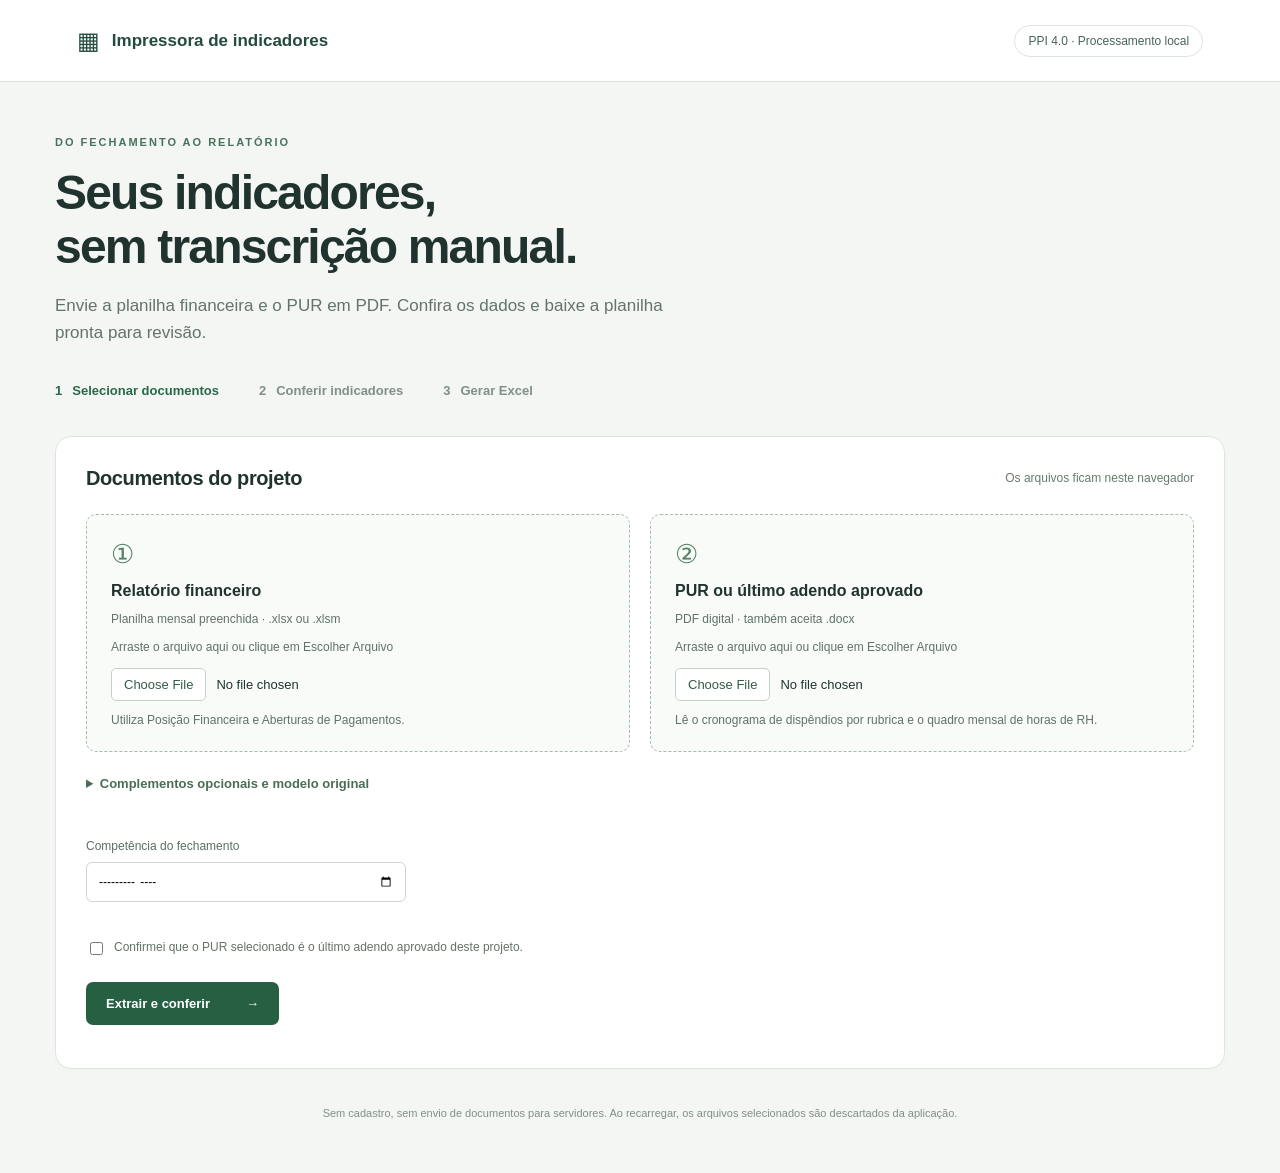
==== index.html @ 83fa75d0 "Add files via upload" ====
<!doctype html>
<html lang="pt-BR"><head><meta charset="utf-8"><meta name="viewport" content="width=device-width,initial-scale=1"><meta name="description" content="Gere indicadores gerenciais a partir da planilha financeira e do PUR em PDF, com conferência das fontes."><title>Impressora de indicadores</title><link rel="stylesheet" href="style.css"><link rel="stylesheet" href="dropzone.css"></head>
<body><header><a class="brand" href="./">▦ <span>Impressora de indicadores</span></a><span class="badge">PPI 4.0 · Processamento local</span></header>
<main><section class="intro"><div class="eyebrow">DO FECHAMENTO AO RELATÓRIO</div><h1>Seus indicadores,<br>sem transcrição manual.</h1><p>Envie a planilha financeira e o PUR em PDF. Confira os dados e baixe a planilha pronta para revisão.</p></section>
<ol class="steps"><li class="active">1 <span>Selecionar documentos</span></li><li>2 <span>Conferir indicadores</span></li><li>3 <span>Gerar Excel</span></li></ol>
<section class="panel"><div class="section-title"><h2>Documentos do projeto</h2><span>Os arquivos ficam neste navegador</span></div>
<div class="uploads"><label class="upload"><span class="file-icon">①</span><strong>Relatório financeiro</strong><span>Planilha mensal preenchida · .xlsx ou .xlsm</span><input id="finance" type="file" accept=".xlsx,.xlsm"><small>Utiliza Posição Financeira e Aberturas de Pagamentos.</small></label>
<label class="upload"><span class="file-icon">②</span><strong>PUR ou último adendo aprovado</strong><span>PDF digital · também aceita .docx</span><input id="pur" type="file" accept=".pdf,.docx"><small>Lê o cronograma de dispêndios por rubrica e o quadro mensal de horas de RH.</small></label></div>
<details><summary>Complementos opcionais e modelo original</summary><div class="extras"><label>Planilha de apoio do PUR (.xlsx/.xlsm), para completar o que o PDF não trouxer<input id="plan" type="file" accept=".xlsx,.xlsm"></label><label>Modelo de indicadores (.xlsx), para preservar seu formato<input id="template" type="file" accept=".xlsx"></label></div><p>O PDF precisa ter texto selecionável. PDF digitalizado (imagem) não é lido, porque não há OCR. Quando o PUR traz só horas totais por função, horas e profissionais previstos ficam pendentes. Nesse caso, use a planilha de apoio ou complete na conferência. Se PDF e planilha de apoio divergirem, vale o PDF e a divergência é avisada.</p></details>
<div class="settings"><label>Competência do fechamento<input id="closed" type="month" required></label><p id="detected" class="help"></p></div>
<label class="confirm"><input id="approved" type="checkbox"> Confirmei que o PUR selecionado é o último adendo aprovado deste projeto.</label>
<button id="analyze" class="primary">Extrair e conferir <span>→</span></button><p id="status" role="status" aria-live="polite"></p></section>
<section id="review" class="panel" hidden><div class="section-title"><h2>Conferência antes de gerar</h2><span id="counts"></span></div><div id="notices" role="status"></div><p class="help">Células amarelas precisam de preenchimento. Clique em um valor para corrigir. Passe o cursor sobre ele para ver a fonte. Meses posteriores ao fechamento ficam sem realizado.</p><div id="tabs" class="tabs" role="tablist" aria-label="Rubricas"></div><div id="grid" class="table-wrap"></div><details id="refbox" hidden><summary>Texto extraído do PUR / adendo, para consulta</summary><pre id="reftext"></pre></details><div class="actions"><label class="confirm"><input id="reviewed" type="checkbox"> Conferi o projeto, as competências, os valores e a contagem de profissionais.</label><button id="export" class="primary" disabled>Gerar relatório .xlsx ↓</button><button id="audit" class="secondary">Baixar memória de preenchimento</button></div><p class="help">As análises de desvios e as ações corretivas do relatório técnico exigem avaliação do responsável pelo projeto.</p></section>
<footer>Sem cadastro, sem envio de documentos para servidores. Ao recarregar, os arquivos selecionados são descartados da aplicação.</footer></main>
<script src="jszip.min.js"></script><script type="module" src="app.js"></script><script type="module" src="dropzone.js"></script></body></html>
---- style.css ----
:root{font-family:Inter,Segoe UI,Arial,sans-serif;color:#20332f;background:#f4f6f3;font-synthesis:none}*{box-sizing:border-box}body{margin:0}header{height:82px;border-bottom:1px solid #dbe2da;background:#fff;display:flex;justify-content:space-between;align-items:center;padding:0 6%}.brand{display:flex;gap:12px;align-items:center;color:#244c3e;text-decoration:none;font-size:24px;font-weight:650}.brand span{font-size:17px}.badge{font-size:12px;border:1px solid #dce6df;padding:8px 13px;border-radius:24px;color:#466557}main{max-width:1230px;margin:auto;padding:54px 30px}.intro{max-width:760px}.eyebrow{color:#47735d;font-size:11px;font-weight:750;letter-spacing:2px}h1{font-size:48px;line-height:1.12;letter-spacing:-1.8px;margin:18px 0}p{line-height:1.6;color:#64736c}.intro p{font-size:17px;max-width:620px}.steps{display:flex;list-style:none;padding:20px 0;gap:40px;color:#809087;font-weight:600;font-size:13px}.steps li{display:flex;gap:10px}.steps .active{color:#2a684a}.panel{padding:30px;background:#fff;border:1px solid #dfe5de;border-radius:16px;margin:18px 0 28px;box-shadow:0 3px 14px #20382c03}.section-title{display:flex;justify-content:space-between;align-items:center;gap:20px;margin-bottom:24px}h2{font-size:20px;margin:0;letter-spacing:-.4px}.section-title span{font-size:12px;color:#687b6c}.uploads{display:grid;grid-template-columns:1fr 1fr;gap:20px}.upload{border:1px dashed #aabbac;background:#f9fbf8;padding:24px;border-radius:10px;display:flex;flex-direction:column;gap:12px}.file-icon{font-size:26px;color:#568267}.upload strong{font-size:16px}.upload span:not(.file-icon),small{font-size:12px;color:#617267}.upload input{max-width:100%;font-size:13px}input::file-selector-button{border:1px solid #c4d2c5;background:#fff;padding:8px 12px;border-radius:5px;color:#345d45;cursor:pointer;margin-right:10px}details{margin:24px 0;font-size:13px}summary{cursor:pointer;color:#4b6d57;font-weight:600}.extras{display:grid;grid-template-columns:1fr 1fr;gap:20px;padding:18px 0}.extras label{display:grid;gap:12px}.settings{display:grid;grid-template-columns:minmax(220px,320px) 1fr;gap:16px;padding:24px 0;align-items:end}.settings .help{margin:0 0 10px}.settings label{display:grid;gap:9px;font-size:12px;color:#5c6e61}input:not([type=file],[type=checkbox]){border:1px solid #cdd7ce;border-radius:6px;padding:11px;font:inherit;width:100%;background:#fff}.confirm{font-size:12px;color:#637367;display:flex;align-items:flex-start;gap:8px;line-height:1.6;margin:12px 0 24px}.confirm input{accent-color:#2e6748;margin-top:4px}button{cursor:pointer;font:inherit;border:0;border-radius:7px;font-size:13px;font-weight:600}.primary{background:#275f43;color:#fff;padding:14px 20px;display:inline-flex;gap:36px;align-items:center}.primary:hover{background:#194f32}button:disabled{opacity:.45;cursor:not-allowed}.secondary{background:#edf2eb;color:#35553f;padding:14px 20px}#status{font-size:13px;margin-bottom:0}.error{color:#a3382a!important}.notice{padding:12px 15px;border:1px solid #ead9ac;background:#fff9e9;color:#756137;font-size:12px;border-radius:7px;margin-bottom:10px}.help{font-size:12px}.tabs{display:flex;gap:8px;flex-wrap:wrap;margin:22px 0 15px}.tabs button{padding:9px 14px;background:#eef3ed;color:#526d58}.tabs button[aria-selected=true]{background:#285e43;color:#fff}.table-wrap{overflow:auto;border:1px solid #dce4db;border-radius:8px}table{border-collapse:collapse;min-width:100%;font-size:12px}th,td{padding:9px 10px;border-bottom:1px solid #e4e9e1;text-align:right;min-width:105px}th{background:#f0f4ee;font-weight:600;white-space:nowrap}th:first-child{position:sticky;left:0;z-index:1;min-width:180px;text-align:left}td input{min-width:95px;padding:6px!important;text-align:right;font-size:12px!important}td.missing{background:#fff1c2}td.future{background:#f5f6f3;color:#99a29a}.actions{display:flex;gap:12px;flex-wrap:wrap;margin-top:24px;align-items:center}.actions .confirm{width:100%;margin-bottom:5px}pre{white-space:pre-wrap;max-height:360px;overflow:auto;font:12px/1.6 Segoe UI,sans-serif}footer{font-size:11px;color:#809084;text-align:center;margin-top:38px}#counts{font-weight:600}input:focus,button:focus-visible,summary:focus-visible{outline:2px solid #5c9e72;outline-offset:3px}[hidden]{display:none!important}@media(max-width:750px){header{padding:0 20px}.badge{display:none}main{padding:30px 16px}h1{font-size:36px}.panel{padding:20px}.uploads,.extras,.settings{grid-template-columns:1fr}.steps{gap:18px;font-size:11px}.section-title{align-items:flex-start;flex-direction:column;gap:8px}}
---- dropzone.css ----
.drop-zone{position:relative;transition:border-color .15s,background-color .15s;outline-offset:3px}
.drop-zone.drag-over{border:2px dashed #26744f!important;background:#e4f4e9!important}
.drop-zone.drop-error{border-color:#bd5042!important}
.drop-hint{font-size:12px;color:#47735d;line-height:1.5;overflow-wrap:anywhere}
@media (prefers-color-scheme:dark){.drop-zone.drag-over{background:#183d2b!important}}
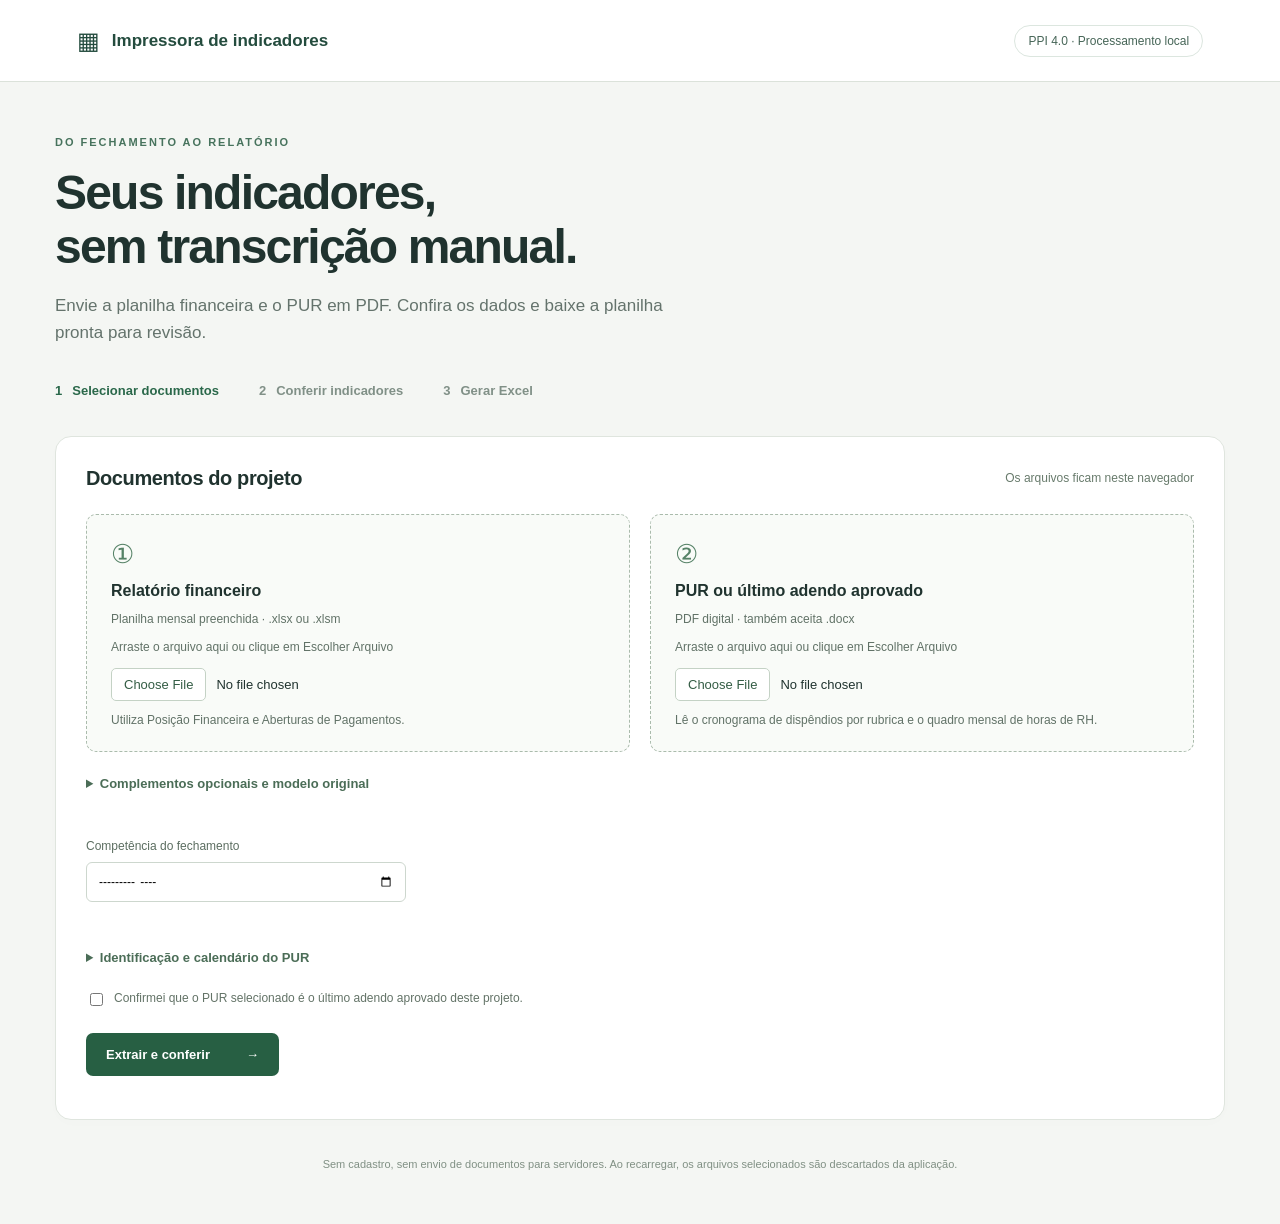
==== commit ed5c7a5e: "Valida PUR e competencia antes da extracao" ====
--- a/index.html
+++ b/index.html
@@ -6,10 +6,15 @@
 <section class="panel"><div class="section-title"><h2>Documentos do projeto</h2><span>Os arquivos ficam neste navegador</span></div>
 <div class="uploads"><label class="upload"><span class="file-icon">①</span><strong>Relatório financeiro</strong><span>Planilha mensal preenchida · .xlsx ou .xlsm</span><input id="finance" type="file" accept=".xlsx,.xlsm"><small>Utiliza Posição Financeira e Aberturas de Pagamentos.</small></label>
 <label class="upload"><span class="file-icon">②</span><strong>PUR ou último adendo aprovado</strong><span>PDF digital · também aceita .docx</span><input id="pur" type="file" accept=".pdf,.docx"><small>Lê o cronograma de dispêndios por rubrica e o quadro mensal de horas de RH.</small></label></div>
-<details><summary>Complementos opcionais e modelo original</summary><div class="extras"><label>Planilha de apoio do PUR (.xlsx/.xlsm), para completar o que o PDF não trouxer<input id="plan" type="file" accept=".xlsx,.xlsm"></label><label>Modelo de indicadores (.xlsx), para preservar seu formato<input id="template" type="file" accept=".xlsx"></label></div><p>O PDF precisa ter texto selecionável. PDF digitalizado (imagem) não é lido, porque não há OCR. Quando o PUR traz só horas totais por função, horas e profissionais previstos ficam pendentes. Nesse caso, use a planilha de apoio ou complete na conferência. Se PDF e planilha de apoio divergirem, vale o PDF e a divergência é avisada.</p></details>
+<details><summary>Complementos opcionais e modelo original</summary><div class="extras"><label>Planilha de apoio do PUR (.xlsx/.xlsm), para completar o que o PDF não trouxer<input id="plan" type="file" accept=".xlsx,.xlsm"></label><label>Modelo de indicadores (.xlsx), para preservar seu formato<input id="template" type="file" accept=".xlsx"></label></div><p>PDF digitalizado (imagem) é lido por OCR no próprio navegador: leva alguns minutos e cada valor deve ser conferido com o PDF. Quando o PUR não tem quadro mensal de horas, as horas previstas de RH são a média das horas totais do detalhamento dos recursos financeiros (tabelas de RH diretos e indiretos) pelos meses do projeto, e os profissionais previstos são o número de cargos. Se o detalhamento não for lido, informe os totais na conferência. Se PDF e planilha de apoio divergirem, vale o PDF e a divergência é avisada.</p></details>
 <div class="settings"><label>Competência do fechamento<input id="closed" type="month" required></label><p id="detected" class="help"></p></div>
+<details><summary>Identificação e calendário do PUR</summary>
+<label>PUR conferido (quando a identificação estiver ausente)<input id="manualPur" inputmode="numeric"></label>
+<label>Fonte da identificação manual (célula ou página)<input id="identitySource"></label>
+<label>Competência de M1 no cronograma aprovado (se divergir do financeiro)<input id="startOverride" type="month"></label>
+<label>Documento, página e justificativa da alteração de M1<input id="calendarSource"></label></details>
 <label class="confirm"><input id="approved" type="checkbox"> Confirmei que o PUR selecionado é o último adendo aprovado deste projeto.</label>
-<button id="analyze" class="primary">Extrair e conferir <span>→</span></button><p id="status" role="status" aria-live="polite"></p></section>
-<section id="review" class="panel" hidden><div class="section-title"><h2>Conferência antes de gerar</h2><span id="counts"></span></div><div id="notices" role="status"></div><p class="help">Células amarelas precisam de preenchimento. Clique em um valor para corrigir. Passe o cursor sobre ele para ver a fonte. Meses posteriores ao fechamento ficam sem realizado.</p><div id="tabs" class="tabs" role="tablist" aria-label="Rubricas"></div><div id="grid" class="table-wrap"></div><details id="refbox" hidden><summary>Texto extraído do PUR / adendo, para consulta</summary><pre id="reftext"></pre></details><div class="actions"><label class="confirm"><input id="reviewed" type="checkbox"> Conferi o projeto, as competências, os valores e a contagem de profissionais.</label><button id="export" class="primary" disabled>Gerar relatório .xlsx ↓</button><button id="audit" class="secondary">Baixar memória de preenchimento</button></div><p class="help">As análises de desvios e as ações corretivas do relatório técnico exigem avaliação do responsável pelo projeto.</p></section>
+<button id="analyze" class="primary">Extrair e conferir <span>→</span></button><button id="cancel" class="secondary" hidden>Cancelar leitura</button><p id="status" role="status" aria-live="polite"></p></section>
+<section id="review" class="panel" hidden><div class="section-title"><h2>Conferência antes de gerar</h2><span id="counts"></span></div><div id="notices" role="status"></div><p class="help">Pontos de dúvida aparecem como confirmações: responda cada um antes de gerar o relatório. Células amarelas precisam de preenchimento. Clique em um valor para corrigir. Passe o cursor sobre ele para ver a fonte. Meses posteriores ao fechamento ficam sem realizado.</p><div id="tabs" class="tabs" role="tablist" aria-label="Rubricas"></div><div id="grid" class="table-wrap"></div><details id="refbox" hidden><summary>Texto extraído do PUR / adendo, para consulta</summary><pre id="reftext"></pre></details><div class="actions"><label class="confirm"><input id="reviewed" type="checkbox"> Conferi o projeto, as competências, os valores e a contagem de profissionais.</label><button id="export" class="primary" disabled>Gerar relatório .xlsx ↓</button><button id="audit" class="secondary">Baixar memória de preenchimento</button></div><p class="help">As análises de desvios e as ações corretivas do relatório técnico exigem avaliação do responsável pelo projeto.</p></section>
 <footer>Sem cadastro, sem envio de documentos para servidores. Ao recarregar, os arquivos selecionados são descartados da aplicação.</footer></main>
 <script src="jszip.min.js"></script><script type="module" src="app.js"></script><script type="module" src="dropzone.js"></script></body></html>
--- a/style.css
+++ b/style.css
@@ -1 +1,3 @@
 :root{font-family:Inter,Segoe UI,Arial,sans-serif;color:#20332f;background:#f4f6f3;font-synthesis:none}*{box-sizing:border-box}body{margin:0}header{height:82px;border-bottom:1px solid #dbe2da;background:#fff;display:flex;justify-content:space-between;align-items:center;padding:0 6%}.brand{display:flex;gap:12px;align-items:center;color:#244c3e;text-decoration:none;font-size:24px;font-weight:650}.brand span{font-size:17px}.badge{font-size:12px;border:1px solid #dce6df;padding:8px 13px;border-radius:24px;color:#466557}main{max-width:1230px;margin:auto;padding:54px 30px}.intro{max-width:760px}.eyebrow{color:#47735d;font-size:11px;font-weight:750;letter-spacing:2px}h1{font-size:48px;line-height:1.12;letter-spacing:-1.8px;margin:18px 0}p{line-height:1.6;color:#64736c}.intro p{font-size:17px;max-width:620px}.steps{display:flex;list-style:none;padding:20px 0;gap:40px;color:#809087;font-weight:600;font-size:13px}.steps li{display:flex;gap:10px}.steps .active{color:#2a684a}.panel{padding:30px;background:#fff;border:1px solid #dfe5de;border-radius:16px;margin:18px 0 28px;box-shadow:0 3px 14px #20382c03}.section-title{display:flex;justify-content:space-between;align-items:center;gap:20px;margin-bottom:24px}h2{font-size:20px;margin:0;letter-spacing:-.4px}.section-title span{font-size:12px;color:#687b6c}.uploads{display:grid;grid-template-columns:1fr 1fr;gap:20px}.upload{border:1px dashed #aabbac;background:#f9fbf8;padding:24px;border-radius:10px;display:flex;flex-direction:column;gap:12px}.file-icon{font-size:26px;color:#568267}.upload strong{font-size:16px}.upload span:not(.file-icon),small{font-size:12px;color:#617267}.upload input{max-width:100%;font-size:13px}input::file-selector-button{border:1px solid #c4d2c5;background:#fff;padding:8px 12px;border-radius:5px;color:#345d45;cursor:pointer;margin-right:10px}details{margin:24px 0;font-size:13px}summary{cursor:pointer;color:#4b6d57;font-weight:600}.extras{display:grid;grid-template-columns:1fr 1fr;gap:20px;padding:18px 0}.extras label{display:grid;gap:12px}.settings{display:grid;grid-template-columns:minmax(220px,320px) 1fr;gap:16px;padding:24px 0;align-items:end}.settings .help{margin:0 0 10px}.settings label{display:grid;gap:9px;font-size:12px;color:#5c6e61}input:not([type=file],[type=checkbox]){border:1px solid #cdd7ce;border-radius:6px;padding:11px;font:inherit;width:100%;background:#fff}.confirm{font-size:12px;color:#637367;display:flex;align-items:flex-start;gap:8px;line-height:1.6;margin:12px 0 24px}.confirm input{accent-color:#2e6748;margin-top:4px}button{cursor:pointer;font:inherit;border:0;border-radius:7px;font-size:13px;font-weight:600}.primary{background:#275f43;color:#fff;padding:14px 20px;display:inline-flex;gap:36px;align-items:center}.primary:hover{background:#194f32}button:disabled{opacity:.45;cursor:not-allowed}.secondary{background:#edf2eb;color:#35553f;padding:14px 20px}#status{font-size:13px;margin-bottom:0}.error{color:#a3382a!important}.notice{padding:12px 15px;border:1px solid #ead9ac;background:#fff9e9;color:#756137;font-size:12px;border-radius:7px;margin-bottom:10px}.help{font-size:12px}.tabs{display:flex;gap:8px;flex-wrap:wrap;margin:22px 0 15px}.tabs button{padding:9px 14px;background:#eef3ed;color:#526d58}.tabs button[aria-selected=true]{background:#285e43;color:#fff}.table-wrap{overflow:auto;border:1px solid #dce4db;border-radius:8px}table{border-collapse:collapse;min-width:100%;font-size:12px}th,td{padding:9px 10px;border-bottom:1px solid #e4e9e1;text-align:right;min-width:105px}th{background:#f0f4ee;font-weight:600;white-space:nowrap}th:first-child{position:sticky;left:0;z-index:1;min-width:180px;text-align:left}td input{min-width:95px;padding:6px!important;text-align:right;font-size:12px!important}td.missing{background:#fff1c2}td.future{background:#f5f6f3;color:#99a29a}.actions{display:flex;gap:12px;flex-wrap:wrap;margin-top:24px;align-items:center}.actions .confirm{width:100%;margin-bottom:5px}pre{white-space:pre-wrap;max-height:360px;overflow:auto;font:12px/1.6 Segoe UI,sans-serif}footer{font-size:11px;color:#809084;text-align:center;margin-top:38px}#counts{font-weight:600}input:focus,button:focus-visible,summary:focus-visible{outline:2px solid #5c9e72;outline-offset:3px}[hidden]{display:none!important}@media(max-width:750px){header{padding:0 20px}.badge{display:none}main{padding:30px 16px}h1{font-size:36px}.panel{padding:20px}.uploads,.extras,.settings{grid-template-columns:1fr}.steps{gap:18px;font-size:11px}.section-title{align-items:flex-start;flex-direction:column;gap:8px}}
+.spread{display:flex;flex-wrap:wrap;gap:10px 16px;align-items:flex-end;margin:0 0 12px}.spread .help{flex-basis:100%;margin:0}.spread label{display:flex;flex-direction:column;gap:4px;font-size:12px}.spread input{width:150px;padding:8px}
+.checks-title{font-size:13px;font-weight:650;color:#244c3e;margin:18px 0 10px}.check{border:1px solid #e3c98a;border-left:4px solid #c9952a;background:#fffaf0;border-radius:7px;padding:12px 15px;margin-bottom:10px;display:grid;gap:10px}.check p{margin:0;font-size:12.5px;color:#5c4a1f;line-height:1.5}.check.answered{border-color:#cfe0d3;border-left-color:#2e6748;background:#f5faf6}.check.answered p{color:#4c6455}.check-actions{display:flex;gap:8px;flex-wrap:wrap;align-items:center}.check-actions .secondary{padding:9px 14px}.check-done{font-size:12px;font-weight:650;color:#2e6748}.link{background:none;color:#2e6748;text-decoration:underline;padding:9px 6px}
